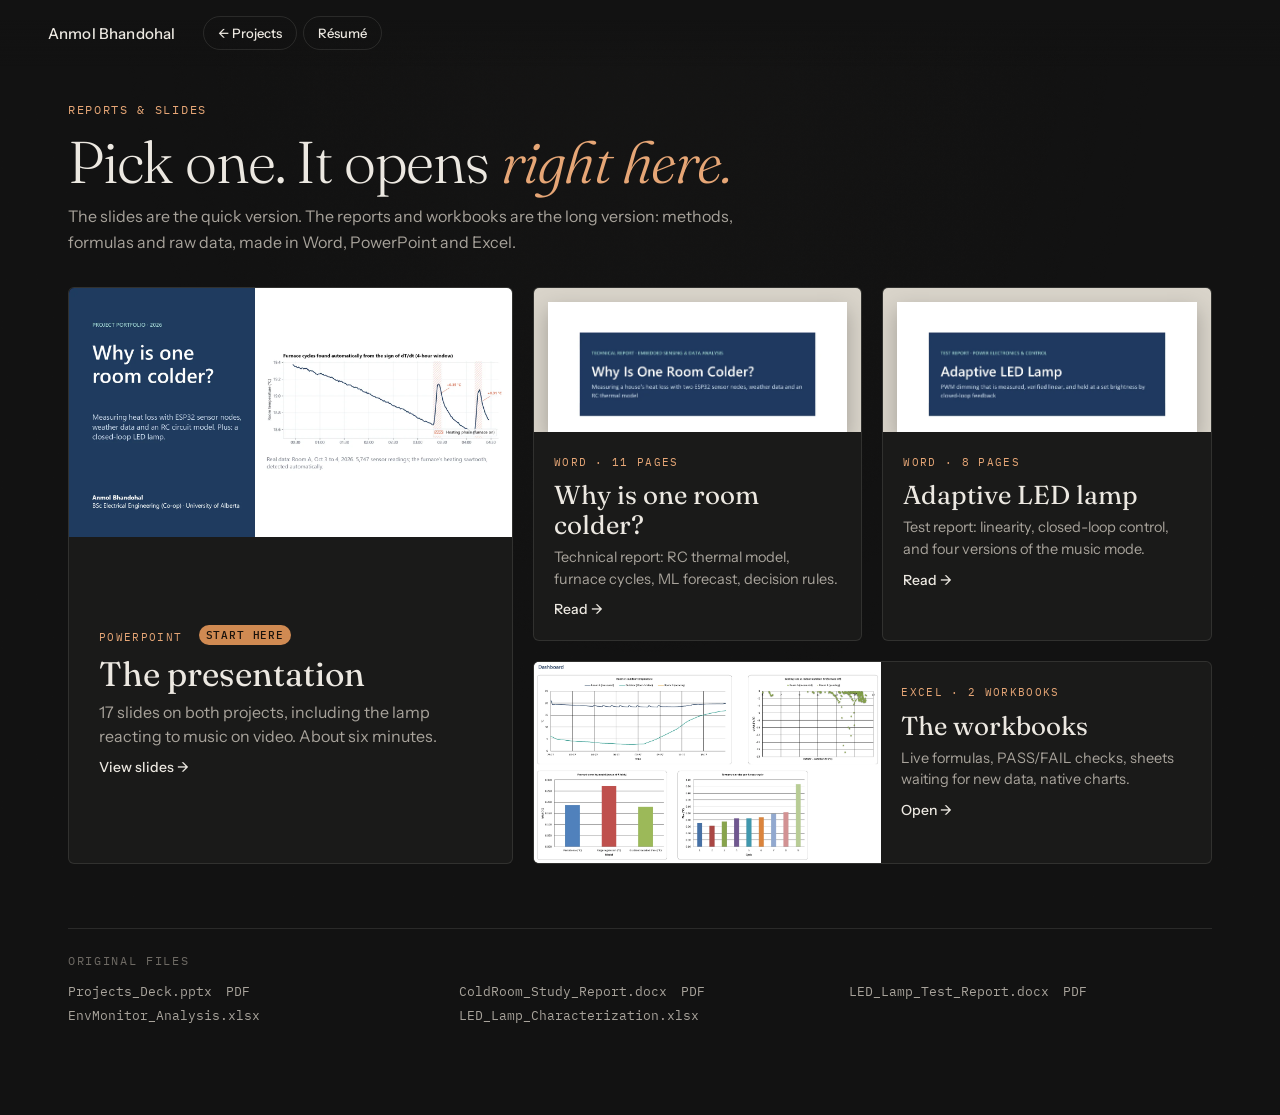
==== docs/index.html @ 53e4c7bb "Themes: shortlist charcoal (default), linen, warm" ====
<!doctype html>
<html lang="en">
<head>
<meta charset="utf-8">
<meta name="viewport" content="width=device-width, initial-scale=1, viewport-fit=cover">
<title>Reports &amp; slides · Anmol Bhandohal</title>
<meta name="description" content="Slides, technical reports and Excel workbooks for Anmol Bhandohal's projects. Everything opens in the browser.">
<meta property="og:title" content="Reports &amp; slides · Anmol Bhandohal">
<meta property="og:description" content="The slide deck, two technical reports and the Excel workbooks behind the projects. Opens in the browser.">
<meta property="og:image" content="https://anmol-portfolio-omega.vercel.app/docs/slides/s01.webp">
<meta name="theme-color" content="#11100e">
<link rel="icon" href="data:image/svg+xml,<svg xmlns='http://www.w3.org/2000/svg' viewBox='0 0 32 32'><rect width='32' height='32' fill='%2311100e'/><circle cx='16' cy='16' r='7' fill='%23c4834f'/></svg>">
<link rel="preconnect" href="https://fonts.googleapis.com"><link rel="preconnect" href="https://fonts.gstatic.com" crossorigin>
<link href="https://fonts.googleapis.com/css2?family=Fraunces:ital,opsz,wght@0,9..144,300;0,9..144,400;0,9..144,500;1,9..144,300&family=Instrument+Sans:wght@400;500;600&family=IBM+Plex+Mono:wght@400;500&display=swap" rel="stylesheet">
<link rel="stylesheet" href="../css/museum.css">
<script>(function(){var q=new URLSearchParams(location.search).get('theme'),t=q;try{t=q||localStorage.getItem('ab_theme')}catch(e){}if(['charcoal','linen','warm'].indexOf(t)<0)t='charcoal';document.documentElement.dataset.theme=t})()</script>
<link rel="stylesheet" href="reader.css">
</head>
<body>
<header class="bar">
  <a class="bar-name" href="../">Anmol Bhandohal</a>
  <div class="bar-actions"><a class="bar-link" href="../">← Projects</a><a class="bar-link" href="../resume.pdf" target="_blank" rel="noopener">Résumé</a></div>
</header>

<main class="rr">
  <div class="rr-head">
    <p class="kicker mono">Reports &amp; slides</p>
    <h1 class="rr-title">Pick one. It opens <em>right here.</em></h1>
    <p class="rr-sub">The slides are the quick version. The reports and workbooks are the long version: methods, formulas and raw data, made in Word, PowerPoint and Excel.</p>
  </div>

  <div class="shelf">
    <a class="book book-lead" href="#slides">
      <div class="cover"><img src="slides/s01.webp" alt="Title slide of the project deck" width="1600" height="900"></div>
      <div class="spine"><span class="fmt mono">PowerPoint <span class="start">Start here</span></span><h2>The presentation</h2><p>17 slides on both projects, including the lamp reacting to music on video. About six minutes.</p><span class="go">View slides →</span></div>
    </a>
    <a class="book" href="#report-cold">
      <div class="cover page"><img src="report-cold/p01.webp" alt="Cover of the cold-room technical report" width="1275" height="1650" loading="lazy"></div>
      <div class="spine"><span class="fmt mono">Word · 11 pages</span><h2>Why is one room colder?</h2><p>Technical report: RC thermal model, furnace cycles, ML forecast, decision rules.</p><span class="go">Read →</span></div>
    </a>
    <a class="book" href="#report-lamp">
      <div class="cover page"><img src="report-lamp/p01.webp" alt="Cover of the LED lamp test report" width="1275" height="1650" loading="lazy"></div>
      <div class="spine"><span class="fmt mono">Word · 8 pages</span><h2>Adaptive LED lamp</h2><p>Test report: linearity, closed-loop control, and four versions of the music mode.</p><span class="go">Read →</span></div>
    </a>
    <a class="book" href="#workbook">
      <div class="cover sheet"><img src="sheets/Dashboard.webp" alt="Excel dashboard with four charts" width="2358" height="1366" loading="lazy"></div>
      <div class="spine"><span class="fmt mono">Excel · 2 workbooks</span><h2>The workbooks</h2><p>Live formulas, PASS/FAIL checks, sheets waiting for new data, native charts.</p><span class="go">Open →</span></div>
    </a>
  </div>

  <section class="files">
    <h3 class="mono">Original files</h3>
    <ul>
      <li><a href="files/Projects_Deck.pptx" download>Projects_Deck.pptx</a><a href="files/Projects_Deck.pdf" target="_blank">PDF</a></li>
      <li><a href="files/ColdRoom_Study_Report.docx" download>ColdRoom_Study_Report.docx</a><a href="files/ColdRoom_Study_Report.pdf" target="_blank">PDF</a></li>
      <li><a href="files/LED_Lamp_Test_Report.docx" download>LED_Lamp_Test_Report.docx</a><a href="files/LED_Lamp_Test_Report.pdf" target="_blank">PDF</a></li>
      <li><a href="files/EnvMonitor_Analysis.xlsx" download>EnvMonitor_Analysis.xlsx</a></li>
      <li><a href="files/LED_Lamp_Characterization.xlsx" download>LED_Lamp_Characterization.xlsx</a></li>
    </ul>
  </section>
</main>

<div class="viewer" id="viewer" hidden>
  <div class="v-top">
    <button class="v-back" id="v-close">← All documents</button>
    <div class="v-title" id="v-title"></div>
    <div class="v-tools" id="v-tools"></div>
  </div>
  <div class="v-body" id="v-body"></div>
</div>

<script src="reader.js"></script>
</body>
</html>
---- css/museum.css ----
/* museum.css: a dark gallery. One accent (copper: the trace metal, and warm gallery light). */
:root{
  --wall:#11100e; --wall-2:#181613; --ink:#efe9de; --ink-2:#a9a196; --ink-3:#6f685f;
  --label:#ece6da; --label-ink:#1c1a17; --label-2:#5d564c;
  --copper:#c4834f; --copper-2:#e0a374; --line:rgba(239,233,222,.12);
  --serif:'Fraunces',Georgia,serif; --sans:'Instrument Sans',system-ui,sans-serif; --mono:'IBM Plex Mono',ui-monospace,monospace;
  --ease:cubic-bezier(.2,.7,.2,1); --max:1320px;
  --frame:#1f1c18; --frame-hi:#2a2520; --deep:#0b0a09; --matte:#f4f1ea; --glow:255,224,182; --on-acc:#1a120b;
  --plaque:#d9d2c4; --plaque-ink:#3b362f; --chip:rgba(17,16,14,.75); --scrim:rgba(8,7,6,.94); --grain:.5;
}
*{box-sizing:border-box;margin:0;padding:0}
html{scroll-behavior:smooth;-webkit-text-size-adjust:100%}
body{background:var(--wall);color:var(--ink);font:400 16px/1.6 var(--sans);-webkit-font-smoothing:antialiased;overflow-x:hidden}
img,video{display:block;max-width:100%;height:auto}
a{color:inherit}
.mono{font-family:var(--mono)}
::selection{background:var(--copper);color:var(--wall)}
:focus-visible{outline:2px solid var(--copper-2);outline-offset:3px;border-radius:2px}

/* wall texture: faint plaster grain + vignette */
body::before{content:"";position:fixed;inset:0;pointer-events:none;z-index:0;opacity:var(--grain);
  background:radial-gradient(ellipse at 50% -10%,rgba(var(--glow),.05),transparent 60%),
  url("data:image/svg+xml,%3Csvg xmlns='http://www.w3.org/2000/svg' width='160' height='160'%3E%3Cfilter id='n'%3E%3CfeTurbulence baseFrequency='.8' numOctaves='2' stitchTiles='stitch'/%3E%3CfeColorMatrix values='0 0 0 0 1 0 0 0 0 1 0 0 0 0 1 0 0 0 .035 0'/%3E%3C/filter%3E%3Crect width='100%25' height='100%25' filter='url(%23n)'/%3E%3C/svg%3E")}
main,header{position:relative;z-index:1}

/* top bar */
.bar{position:fixed;top:0;left:0;right:0;z-index:20;display:flex;align-items:center;gap:28px;padding:16px clamp(18px,4vw,48px);
  background:linear-gradient(var(--wall) 30%,transparent);transition:background .3s}
.bar-name{font:500 15px var(--sans);text-decoration:none;letter-spacing:.01em}
.bar-nav{display:flex;gap:4px;margin-left:auto}
.bar-nav a{font:400 12px var(--mono);color:var(--ink-3);text-decoration:none;padding:6px 9px;border-radius:99px;transition:color .2s,background .2s}
.bar-nav a:hover{color:var(--ink)}
.bar-nav a.on{color:var(--wall);background:var(--copper)}
.bar-actions{display:flex;gap:6px}
.bar-link{font:500 13px var(--sans);text-decoration:none;padding:8px 14px;border:1px solid var(--line);border-radius:99px;transition:border-color .2s,color .2s}
.bar-link:hover{border-color:var(--copper);color:var(--copper-2)}

/* buttons */
.btn{display:inline-flex;align-items:center;gap:8px;min-height:46px;padding:0 22px;border:1px solid rgba(239,233,222,.28);border-radius:99px;
  font:500 15px var(--sans);text-decoration:none;color:var(--ink);transition:transform .25s var(--ease),border-color .2s,background .2s}
.btn:hover{border-color:var(--copper-2);transform:translateY(-1px)}
.btn-solid{background:var(--copper);border-color:var(--copper);color:var(--on-acc)}
.btn-solid:hover{background:var(--copper-2);border-color:var(--copper-2)}
.kicker{font-size:12px;letter-spacing:.14em;text-transform:uppercase;color:var(--copper-2)}

/* entrance: title wall + a hung row of works */
.entrance{max-width:1440px;margin:0 auto;padding:clamp(96px,12vh,130px) clamp(20px,4vw,48px) 40px;display:flex;flex-direction:column}
.entrance-head{display:grid;grid-template-columns:1.5fr 1fr;gap:clamp(24px,5vw,80px);align-items:end}
.entrance-title{font:300 clamp(44px,6.4vw,100px)/.96 var(--serif);letter-spacing:-.025em;margin-top:18px;font-variation-settings:"opsz" 144;text-wrap:balance}
.entrance-title em{font-style:italic;color:var(--copper-2);font-weight:300}
.entrance-by{color:var(--ink-2);font-size:16.5px;line-height:1.55;max-width:40ch}
.entrance-by b{color:var(--ink);font-weight:500}
.entrance-cta{display:flex;flex-wrap:wrap;gap:12px;margin-top:22px}
/* the hang: frames share one centre line, like a real gallery wall */
.hang{--H:min(13vw,230px);display:flex;align-items:center;justify-content:center;gap:0;margin-top:clamp(70px,10vh,110px);padding:60px 0 44px;position:relative}
.hang::after{content:"";position:absolute;left:0;right:0;bottom:6px;height:1px;background:linear-gradient(90deg,transparent,var(--line) 15%,var(--line) 85%,transparent)}
.hung{position:relative;display:block;text-decoration:none;flex:0 0 auto;margin-right:clamp(22px,2.8vw,48px)}
.hung:last-child{margin-right:0}
.hung .frame.phone{border-radius:18px;overflow:hidden;box-shadow:0 0 0 5px var(--frame),0 0 0 6px rgba(255,255,255,.1),0 26px 40px -16px rgba(0,0,0,.9)}
.hung .frame{display:block;height:calc(var(--H) * var(--h));aspect-ratio:var(--ar);background:var(--deep);padding:0;
  box-shadow:0 0 0 5px var(--frame),0 0 0 6px rgba(255,255,255,.07),0 26px 40px -16px rgba(0,0,0,.9);
  filter:brightness(.2) saturate(.4);transition:filter 1.2s var(--ease) calc(var(--k) * 140ms),transform .45s var(--ease),box-shadow .45s}
.hung .frame.mat{background:var(--matte);padding:calc(var(--H) * .06);aspect-ratio:auto;width:calc(var(--H) * var(--ar) * .72)}
.hung .frame img{width:100%;height:100%;object-fit:cover}
.hung .frame.mat img{object-fit:contain}
.hung::before{content:"";position:absolute;left:50%;top:-70px;width:240%;height:calc(100% + 120px);transform:translateX(-50%);pointer-events:none;z-index:-1;
  background:radial-gradient(ellipse 34% 55% at 50% 0%,rgba(var(--glow),.16),transparent 70%),radial-gradient(ellipse 40% 34% at 50% 46%,rgba(var(--glow),.07),transparent 70%);
  opacity:0;transition:opacity 1.2s var(--ease) calc(var(--k) * 140ms)}
.hang.lights .hung .frame{filter:none}
.hang.lights .hung::before{opacity:1}
.hung:hover .frame{transform:translateY(-6px);box-shadow:0 0 0 5px var(--frame-hi),0 0 0 6px var(--copper-2),0 40px 50px -18px rgba(0,0,0,.95)}
.plaque{position:absolute;right:0;top:calc(100% + 14px);font-size:10.5px;letter-spacing:.05em;color:var(--plaque-ink);background:var(--plaque);padding:3px 7px;white-space:nowrap;box-shadow:0 4px 10px -4px rgba(0,0,0,.8);
  opacity:.25;transition:opacity 1s var(--ease) calc(var(--k) * 140ms + 300ms),background .3s,color .3s}
.hang.lights .plaque{opacity:1}
.hung:hover .plaque{background:var(--copper-2);color:var(--on-acc)}
.hang-hint{font-size:12px;color:var(--ink-3);text-align:center;margin-top:8px}
.hang-hint a{color:var(--ink-2);text-decoration:none;border-bottom:1px solid var(--line)}
.swipe{display:none;color:var(--copper-2)}
.hang-hint a:hover{color:var(--copper-2)}

/* the framed work + spotlight */
.lit{position:relative}
.lit::before{content:"";position:absolute;inset:-22% -30% -10%;z-index:-1;pointer-events:none;
  background:radial-gradient(ellipse 50% 46% at 50% 42%,rgba(var(--glow),calc(.10 * var(--on,0))),transparent 70%);transition:--on 1s}
.work{position:relative;background:var(--deep);box-shadow:0 30px 60px -20px rgba(0,0,0,.8),0 0 0 1px rgba(255,255,255,.04);
  filter:brightness(calc(.42 + .58 * var(--on,0))) saturate(calc(.6 + .4 * var(--on,0)));transition:filter 1.1s var(--ease)}
.work.mat{background:var(--matte);padding:clamp(14px,2.4vw,30px);box-shadow:0 0 0 8px var(--frame),0 0 0 9px rgba(255,255,255,.07),0 30px 60px -20px rgba(0,0,0,.85)}
.work:not(.mat){box-shadow:0 0 0 8px var(--frame),0 0 0 9px rgba(255,255,255,.07),0 30px 60px -20px rgba(0,0,0,.85)}
.work img,.work video{width:100%}
.work.zoom{cursor:zoom-in}
.in-view{--on:1}
@property --on{syntax:'<number>';inherits:true;initial-value:0}

/* rooms */
.room{max-width:var(--max);margin:0 auto;padding:clamp(56px,8vw,110px) clamp(20px,4vw,48px) 0;scroll-margin-top:40px}
.salon-wrap,.piece,.video-wall{scroll-margin-top:90px}
.room-head{display:flex;align-items:baseline;gap:22px;border-bottom:1px solid var(--line);padding-bottom:18px;margin-bottom:clamp(36px,5vw,64px)}
.room-num{font:300 clamp(56px,8vw,96px)/1 var(--serif);color:var(--copper);font-style:italic}
.room-name{font:400 clamp(28px,3.6vw,44px)/1.05 var(--serif)}
.room-note{margin-left:auto;font:400 13px var(--mono);color:var(--ink-3);text-align:right}

/* wall label (museum placard) */
.label{background:var(--label);color:var(--label-ink);padding:22px 24px 20px;max-width:380px;box-shadow:0 14px 30px -18px rgba(0,0,0,.9)}
.label-no{font:500 11px var(--mono);letter-spacing:.12em;color:var(--label-2)}
.label-title{font:500 26px/1.12 var(--serif);margin:8px 0 6px;letter-spacing:-.005em}
.label-meta{font:italic 400 14px/1.45 var(--serif);color:var(--label-2);margin-bottom:12px}
.label-text{font-size:14.5px;line-height:1.55;color:var(--label-ink)}
.label-links{display:flex;flex-wrap:wrap;gap:8px;margin-top:16px}
.label-links a{font:500 13px var(--sans);text-decoration:none;padding:7px 13px;border:1px solid var(--label-ink);border-radius:99px;transition:background .2s,color .2s}
.label-links a:hover{background:var(--label-ink);color:var(--label)}
.label-links a:first-child{background:var(--label-ink);color:var(--label)}
.label-links a:first-child:hover{background:var(--copper);border-color:var(--copper);color:var(--on-acc)}

/* piece layout: work + label */
.piece{display:grid;grid-template-columns:minmax(0,1.6fr) minmax(260px,.75fr);gap:clamp(28px,4vw,64px);align-items:center;margin-bottom:clamp(48px,6vw,88px)}
.piece.flip{grid-template-columns:minmax(260px,.75fr) minmax(0,1.6fr)}
.piece.flip .label{order:-1;justify-self:end}
.piece.square .work{max-width:620px}
.piece.flip.square .work{justify-self:start}
.cap{font:400 13px/1.5 var(--mono);color:var(--ink-2);margin-top:12px}

/* salon wall */
.salon{display:grid;grid-template-columns:repeat(3,1fr);grid-auto-rows:clamp(120px,14vw,200px);gap:clamp(16px,2vw,26px);
  grid-template-areas:"a b c" "a b c" "d e f" "d e g"}
.salon figure{margin:0;display:flex;flex-direction:column;min-height:0}
.salon .work{flex:1;min-height:0}
.salon .work img{height:100%;object-fit:cover}
.salon .cap{font-size:12px;line-height:1.4;margin-top:8px;display:-webkit-box;-webkit-line-clamp:2;-webkit-box-orient:vertical;overflow:hidden;min-height:2.8em}
.a-a{grid-area:a}.a-b{grid-area:b}.a-c{grid-area:c}.a-d{grid-area:d}.a-e{grid-area:e}.a-f{grid-area:f}.a-g{grid-area:g}
.salon-wrap{display:grid;grid-template-columns:minmax(0,1fr) 320px;gap:clamp(28px,4vw,56px);align-items:start;margin-bottom:clamp(64px,9vw,120px)}
.salon-wrap .label{position:sticky;top:110px}

/* video exhibit */
.video-wall{display:grid;grid-template-columns:minmax(0,.6fr) minmax(0,.8fr) minmax(280px,.8fr);grid-template-areas:"v b l" "c c .";gap:clamp(28px,3.4vw,52px) clamp(22px,2.8vw,44px);align-items:center;margin-bottom:clamp(48px,6vw,88px)}
.vw-v{grid-area:v;align-self:end}.vw-b{grid-area:b;align-self:end}.vw-c{grid-area:c}.video-wall>.label{grid-area:l;align-self:end}
.vw-c .work{max-width:860px}
/* two works hung side by side */
.duo{display:grid;grid-template-columns:1fr 1fr;gap:clamp(30px,5vw,80px);align-items:stretch;margin-bottom:clamp(48px,6vw,88px)}
.duo-item{display:flex;flex-direction:column;gap:26px;scroll-margin-top:90px}
.duo-item .label{max-width:none;flex:1}

.vframe{position:relative}
.vframe .sound{position:absolute;right:12px;bottom:12px;z-index:2;font:500 12px var(--sans);background:var(--chip);color:var(--ink);border:1px solid var(--line);border-radius:99px;padding:8px 12px;cursor:pointer;backdrop-filter:blur(6px)}
.vframe .sound:hover{border-color:var(--copper)}
.stack{display:grid;gap:clamp(18px,2.6vw,40px)}

/* pair (phone screens) */
.pair{display:flex;gap:clamp(28px,3.4vw,48px);justify-content:center;padding:14px}
.pair figure{width:min(38%,250px);flex:0 0 auto}
.pair .work{border-radius:30px;overflow:hidden;box-shadow:0 0 0 7px var(--frame),0 0 0 8px rgba(255,255,255,.08),0 30px 60px -20px rgba(0,0,0,.85)}
.pair figure:nth-child(2){margin-top:48px}

/* reveal */
.reveal{opacity:0;transform:translateY(24px);transition:opacity 1s var(--ease),transform 1s var(--ease)}
.reveal.in-view{opacity:1;transform:none}

/* exit */
.exit{max-width:900px;margin:0 auto;padding:clamp(120px,16vw,200px) clamp(20px,4vw,48px) 80px;text-align:left}
.exit-title{font:300 clamp(30px,4vw,50px)/1.12 var(--serif);margin:18px 0 32px;max-width:24ch}
.ticket{display:grid;grid-template-columns:auto 1fr;margin-top:80px;background:var(--label);color:var(--label-ink);
  -webkit-mask:radial-gradient(circle at 0 50%,transparent 14px,#000 15px) left/51% 100% no-repeat,radial-gradient(circle at 100% 50%,transparent 14px,#000 15px) right/51% 100% no-repeat;
          mask:radial-gradient(circle at 0 50%,transparent 14px,#000 15px) left/51% 100% no-repeat,radial-gradient(circle at 100% 50%,transparent 14px,#000 15px) right/51% 100% no-repeat}
.ticket-main{display:grid;grid-template-columns:auto auto;gap:4px 22px;align-content:center;padding:28px 34px;border-right:2px dashed rgba(28,26,23,.35)}
.ticket-k{font-size:11px;letter-spacing:.14em;text-transform:uppercase;color:var(--label-2);align-self:center}
.ticket-v{font:400 28px/1.1 var(--serif)}
.ticket-stub{padding:26px 34px}
.ticket-seek{font:500 18px/1.35 var(--serif);margin-bottom:10px}
.ticket-contacts{display:flex;flex-wrap:wrap;gap:6px 18px;font-size:14px}
.ticket-contacts a{text-decoration:none;border-bottom:1px solid rgba(28,26,23,.35)}
.ticket-contacts a:hover{border-color:var(--label-ink)}
.fine{font-size:12px;color:var(--ink-3);margin-top:40px}
.fine a{color:var(--ink-2)}

/* lightbox */
.lightbox{position:fixed;inset:0;z-index:50;background:var(--scrim);display:grid;grid-template-columns:64px 1fr 64px;align-items:center;padding:24px}
.lightbox[hidden]{display:none}
.lightbox figure{justify-self:center;max-width:min(1200px,100%)}
.lightbox img{max-height:82vh;width:auto;margin:0 auto;box-shadow:0 30px 80px rgba(0,0,0,.7)}
.lightbox figcaption{font:400 13px var(--mono);color:var(--ink-2);text-align:center;margin-top:16px}
.lightbox button{background:none;border:0;color:var(--ink);font:300 44px var(--serif);cursor:pointer;width:56px;height:56px;border-radius:99px}
.lightbox button:hover{color:var(--copper-2)}
.lb-close{position:absolute;top:14px;right:18px}

@media (max-width:980px){
  .bar-nav{display:none}.bar-actions{margin-left:auto}
  .entrance-head{grid-template-columns:1fr}
  .hang{--H:min(46vw,260px);justify-content:flex-start;overflow-x:auto;scroll-snap-type:x mandatory;padding:60px 24px 44px 28px;margin:28px calc(-1 * clamp(20px,4vw,48px)) 0;scrollbar-width:none;
    -webkit-mask:linear-gradient(90deg,#000 80%,transparent);mask:linear-gradient(90deg,#000 80%,transparent)}
  .hung:last-child{margin-right:40vw}
  .swipe{display:inline}
  .video-wall{grid-template-areas:"l" "v" "b" "c"}
  .duo{grid-template-columns:1fr}.duo-item:nth-child(2){margin-top:0}
  .salon .cap{white-space:normal}
  .hang::-webkit-scrollbar{display:none}.hung{scroll-snap-align:center}
  .salon{grid-template-columns:1fr 1fr;grid-template-areas:"a b" "a b" "c d" "c d" "e e" "f g";grid-auto-rows:clamp(110px,30vw,190px)}
  .piece,.piece.flip,.salon-wrap,.video-wall{grid-template-columns:1fr}
  .vw-v{max-width:320px}
  .piece.flip .label{order:0;justify-self:start}
  .salon-wrap .label{position:static;order:-1}
  .room-note{display:none}
  .floorplan{flex-wrap:wrap}.floorplan li{flex:1 1 45%;padding-bottom:12px}
}
@media (max-width:560px){
  .bar{gap:12px}.bar-link{padding:7px 11px;font-size:12px}
  .ticket{grid-template-columns:1fr;-webkit-mask:none;mask:none}.ticket-main{border-right:0;border-bottom:2px dashed rgba(28,26,23,.35)}
  .lightbox{grid-template-columns:40px 1fr 40px;padding:10px}
}
@media (prefers-reduced-motion:reduce){
  html{scroll-behavior:auto}
  .reveal{opacity:1;transform:none;transition:none}
  .work{filter:none;transition:none}.lit::before{--on:1}
  .hung .frame{filter:none;transition:none}.hung::before{opacity:1;transition:none}
}


/* ═══ themes ═══ (warm = the original; html[data-theme] set in <head>) */
html[data-theme=graphite]{
  --wall:#0d0f12; --wall-2:#14171c; --ink:#e9edf2; --ink-2:#a3abb6; --ink-3:#69717c;
  --copper:#5cc8e6; --copper-2:#8fdcf2; --line:rgba(233,237,242,.11); --on-acc:#04141a;
  --frame:#1a1e24; --frame-hi:#232a33; --deep:#07090c; --matte:#f5f7fa; --glow:170,220,255;
  --label:transparent; --label-ink:#e9edf2; --label-2:#8b95a2;
  --plaque:#1a1e24; --plaque-ink:#c9d1db; --chip:rgba(10,12,15,.78); --scrim:rgba(5,6,8,.95); --grain:.25;
  --serif:'Instrument Sans',system-ui,sans-serif;
}
html[data-theme=paper]{
  --wall:#f4f2ed; --wall-2:#ebe8e1; --ink:#15140f; --ink-2:#55524a; --ink-3:#8a867c;
  --copper:#d8461b; --copper-2:#c23d14; --line:rgba(21,20,15,.13); --on-acc:#fff;
  --frame:#ffffff; --frame-hi:#ffffff; --deep:#e9e6df; --matte:#ffffff; --glow:255,255,255;
  --label:transparent; --label-ink:#15140f; --label-2:#6f6b62;
  --plaque:#15140f; --plaque-ink:#f4f2ed; --chip:rgba(255,255,255,.85); --scrim:rgba(244,242,237,.97); --grain:0;
}
/* non-warm themes: plain text labels, no placards or spotlights */
html:not([data-theme=warm]) .label{padding:0;box-shadow:none;max-width:400px}
html:not([data-theme=warm]) .label-title{font-weight:600;letter-spacing:-.015em}
html:not([data-theme=warm]) .label-meta{font:400 12.5px/1.5 var(--mono)}
html:not([data-theme=warm]) .lit::before,html:not([data-theme=warm]) .hung::before{display:none}
html:not([data-theme=warm]) .room-num{font-style:normal;font:500 clamp(14px,1.4vw,16px) var(--mono);letter-spacing:.1em;align-self:center}
html:not([data-theme=warm]) .entrance-title{font-weight:500;letter-spacing:-.035em}
html:not([data-theme=warm]) .entrance-title em{font-style:normal;font-weight:400}
html:not([data-theme=warm]) .ticket{-webkit-mask:none;mask:none;background:var(--wall-2);color:var(--ink);border:1px solid var(--line)}
html:not([data-theme=warm]) .ticket-main{border-right:1px solid var(--line)}
html:not([data-theme=warm]) .ticket-k{color:var(--ink-3)}
html:not([data-theme=warm]) .ticket-contacts a{border-color:var(--line)}
html:not([data-theme=warm]) .plaque{box-shadow:none}
html:not([data-theme=warm]) .work{border-radius:6px}
html:not([data-theme=warm]) .work:not(.mat),html:not([data-theme=warm]) .work.mat{box-shadow:0 0 0 1px var(--line),0 24px 50px -24px rgba(0,0,0,.6)}
html:not([data-theme=warm]) .work.mat{padding:clamp(10px,1.6vw,20px)}
html:not([data-theme=warm]) .hung .frame{border-radius:6px;box-shadow:0 0 0 1px var(--line),0 24px 40px -18px rgba(0,0,0,.6)}
html[data-theme=paper] .work,html[data-theme=paper] .hung .frame{box-shadow:0 0 0 1px var(--line),0 18px 40px -22px rgba(40,30,10,.35)}
html[data-theme=paper] .hung .frame{filter:none}
html[data-theme=paper] .work{filter:none}
html[data-theme=paper] body::before{display:none}
html[data-theme=paper] .bar-nav a.on{color:#fff}
html[data-theme=paper] .b3d-views,html[data-theme=paper] .b3d-spin,html[data-theme=paper] .b3d-hint,html[data-theme=linen] .b3d-views,html[data-theme=linen] .b3d-spin,html[data-theme=linen] .b3d-hint{background:rgba(255,255,255,.9);color:var(--ink-2);border-color:var(--line)}

/* board viewer */
.bview{margin:0;display:flex;flex-direction:column}
.bv-tabs{display:flex;gap:4px;margin-bottom:12px;flex-wrap:wrap}
.bv-tabs [role=tab]{font:500 12px var(--mono);letter-spacing:.04em;color:var(--ink-2);background:transparent;border:1px solid var(--line);border-radius:99px;padding:7px 14px;cursor:pointer;transition:color .2s,border-color .2s,background .2s}
.bv-tabs [role=tab]:hover{color:var(--ink);border-color:var(--copper)}
.bv-tabs [role=tab][aria-selected=true]{background:var(--copper);border-color:var(--copper);color:var(--on-acc)}
.bv-stage{position:relative;aspect-ratio:1/1;overflow:hidden;background:var(--deep)}
.bv-pane{position:absolute;inset:0;display:flex;align-items:center;justify-content:center;animation:bvIn .35s var(--ease)}
.bv-pane[hidden]{display:none}
.bv-pane img{width:100%;height:100%;object-fit:contain}
.bv-pane.zoom{cursor:zoom-in}
@keyframes bvIn{from{opacity:0}to{opacity:1}}
.bv-cap{min-height:3em}
.b3d{position:relative;width:100%;height:100%;background:radial-gradient(120% 90% at 50% 20%,rgba(var(--glow),.10),transparent 70%);overflow:hidden}
.b3d-stage{position:absolute;inset:0}
.b3d-stage canvas{position:absolute;inset:0;width:100%!important;height:100%!important;display:block;cursor:grab;touch-action:none;outline:none}
.b3d-stage canvas:active{cursor:grabbing}
.b3d-poster{position:absolute;inset:0;width:100%;height:100%;object-fit:contain;transition:opacity .5s}
.b3d.b3d-ready .b3d-poster{opacity:0;pointer-events:none}
.b3d-ui{position:absolute;left:10px;right:10px;bottom:10px;display:flex;justify-content:space-between;gap:8px;pointer-events:none;opacity:0;transition:opacity .3s}
.b3d.b3d-ready .b3d-ui{opacity:1}
.b3d-ui>*{pointer-events:auto}
.b3d-views{display:inline-flex;border:1px solid var(--line);border-radius:99px;overflow:hidden;background:var(--chip);backdrop-filter:blur(6px)}
.b3d-views button,.b3d-spin{background:0;border:0;color:var(--ink-2);font:400 11px var(--mono);padding:8px 11px;cursor:pointer;min-height:34px}
.b3d-views button:hover,.b3d-spin:hover{color:var(--ink)}
.b3d-views button[aria-pressed=true]{background:var(--copper);color:var(--on-acc)}
.b3d-spin{border:1px solid var(--line);border-radius:99px;background:var(--chip);font-size:15px;width:36px;padding:0}
.b3d-spin[aria-pressed=true]{color:var(--copper-2)}
.b3d-hint{position:absolute;left:12px;top:10px;font:400 10.5px var(--mono);color:var(--ink-2);background:var(--chip);padding:4px 8px;border-radius:99px;opacity:0;transition:opacity .4s;pointer-events:none}
.b3d.b3d-ready:not(.touched) .b3d-hint{opacity:1}
.b3d-status{position:absolute;left:50%;bottom:14px;transform:translateX(-50%);font:400 11px var(--mono);color:var(--ink-2);background:var(--chip);padding:4px 10px;border-radius:99px}
.b3d-status:empty{display:none}

/* theme switcher (shown with ?pick or ?theme) */
.theme-pick{position:fixed;left:50%;bottom:18px;transform:translateX(-50%);z-index:60;display:flex;align-items:center;gap:4px;padding:5px;border-radius:99px;background:var(--chip);border:1px solid var(--line);backdrop-filter:blur(10px);box-shadow:0 10px 30px rgba(0,0,0,.35)}
.theme-pick span{font:500 11px var(--mono);letter-spacing:.1em;text-transform:uppercase;color:var(--ink-3);padding:0 10px}
.theme-pick button{font:500 13px var(--sans);color:var(--ink-2);background:transparent;border:0;border-radius:99px;padding:8px 14px;cursor:pointer}
.theme-pick button[aria-pressed=true]{background:var(--copper);color:var(--on-acc)}
html:not([data-theme=warm]) .label-links a:first-child,html:not([data-theme=warm]) .label-links a:hover{color:var(--wall)}
html:not([data-theme=warm]) .label-links a:first-child:hover{color:var(--on-acc)}

/* ── added themes ── */
/* linen: paper, dimmed and warmer */
html[data-theme=linen]{
  --wall:#e6e0d4; --wall-2:#ddd6c8; --ink:#1d1b17; --ink-2:#4f4a41; --ink-3:#7d776c;
  --copper:#a9532c; --copper-2:#93451f; --line:rgba(29,27,23,.14); --on-acc:#fff;
  --frame:#f3efe7; --frame-hi:#f3efe7; --deep:#d8d1c3; --matte:#f7f4ee; --glow:255,255,255;
  --label:transparent; --label-ink:#1d1b17; --label-2:#6c665b;
  --plaque:#1d1b17; --plaque-ink:#e6e0d4; --chip:rgba(243,239,231,.88); --scrim:rgba(230,224,212,.97); --grain:.35;
}
html[data-theme=linen] .work,html[data-theme=linen] .hung .frame{filter:none;box-shadow:0 0 0 1px var(--line),0 18px 40px -22px rgba(60,40,15,.4)}
html[data-theme=linen] .bar-nav a.on{color:#fff}
/* charcoal: graphite's darkness, warm's copper and serif */
html[data-theme=charcoal]{
  --wall:#121212; --wall-2:#1a1a19; --ink:#ece8e1; --ink-2:#a8a39b; --ink-3:#6e6a64;
  --copper:#d08a52; --copper-2:#e6a676; --line:rgba(236,232,225,.11); --on-acc:#1a120b;
  --frame:#1e1e1d; --frame-hi:#272726; --deep:#0a0a0a; --matte:#f4f2ee; --glow:255,230,200;
  --label:transparent; --label-ink:#ece8e1; --label-2:#97928a;
  --plaque:#ece8e1; --plaque-ink:#121212; --chip:rgba(18,18,18,.8); --scrim:rgba(8,8,8,.95); --grain:.3;
}
html[data-theme=charcoal] .entrance-title{font-weight:300;letter-spacing:-.025em}
html[data-theme=charcoal] .entrance-title em{font-style:italic;font-weight:300}
html[data-theme=charcoal] .label-title{font-weight:400}
/* scope: oscilloscope black, phosphor green, a faint graticule */
html[data-theme=scope]{
  --wall:#0b0e0c; --wall-2:#111613; --ink:#e4ece6; --ink-2:#9fb0a5; --ink-3:#62746a;
  --copper:#6ee39a; --copper-2:#9df0bb; --line:rgba(140,230,170,.13); --on-acc:#04140a;
  --frame:#151b17; --frame-hi:#1c2520; --deep:#060807; --matte:#f4f7f5; --glow:120,255,170;
  --label:transparent; --label-ink:#e4ece6; --label-2:#87998e;
  --plaque:#151b17; --plaque-ink:#9df0bb; --chip:rgba(8,11,9,.82); --scrim:rgba(4,6,5,.96); --grain:.2;
  --serif:'Instrument Sans',system-ui,sans-serif;
}
html[data-theme=scope] body{background-image:linear-gradient(rgba(140,230,170,.035) 1px,transparent 1px),linear-gradient(90deg,rgba(140,230,170,.035) 1px,transparent 1px);background-size:48px 48px}
html[data-theme=scope] .plaque{border:1px solid var(--line)}
/* dusk: dark slate with a little violet, amber accent */
html[data-theme=dusk]{
  --wall:#1a1a20; --wall-2:#222229; --ink:#ecebf0; --ink-2:#a9a7b4; --ink-3:#716f7c;
  --copper:#f0a64a; --copper-2:#f6bd72; --line:rgba(236,235,240,.11); --on-acc:#1e1203;
  --frame:#25252d; --frame-hi:#2e2e38; --deep:#121217; --matte:#f6f5f8; --glow:255,210,160;
  --label:transparent; --label-ink:#ecebf0; --label-2:#9896a3;
  --plaque:#ecebf0; --plaque-ink:#1a1a20; --chip:rgba(22,22,28,.82); --scrim:rgba(14,14,18,.96); --grain:.25;
}
html[data-theme=dusk] .entrance-title em{font-style:italic;font-weight:300}
---- docs/reader.css ----
/* reader.css: the reading room (choice shelf + in-page document viewer) */
.rr{max-width:1240px;margin:0 auto;padding:100px clamp(20px,4vw,48px) 90px}
.rr-title{font:300 clamp(36px,4.6vw,64px)/1 var(--serif);letter-spacing:-.02em;margin:14px 0 12px}
.rr-title em{color:var(--copper-2);font-style:italic}
.rr-sub{color:var(--ink-2);font-size:16px;max-width:66ch}
.shelf{display:grid;grid-template-columns:1.35fr 1fr 1fr;grid-template-rows:auto auto;gap:20px;margin-top:32px}
.book{display:flex;flex-direction:column;text-decoration:none;background:var(--wall-2);border:1px solid var(--line);border-radius:6px;overflow:hidden;
  transition:transform .35s var(--ease),border-color .3s,box-shadow .35s}
.book:hover{transform:translateY(-4px);border-color:var(--copper);box-shadow:0 30px 60px -30px rgba(0,0,0,.9)}
.book-lead{grid-row:span 2}
.cover{background:var(--deep);overflow:hidden;aspect-ratio:16/7}
.cover img{width:100%;height:100%;object-fit:cover;object-position:top;transition:transform .6s var(--ease)}
.book:hover .cover img{transform:scale(1.025)}
.book-lead .cover{aspect-ratio:16/9}
.book-lead .cover img{object-fit:contain}
.book-lead .spine{flex:1;display:flex;flex-direction:column;justify-content:center;padding:28px 30px}
.book-lead .spine p{font-size:16px;max-width:46ch}
.start{display:inline-block;margin-left:8px;font:500 10.5px var(--mono);letter-spacing:.08em;text-transform:uppercase;background:var(--copper);color:var(--on-acc);padding:3px 7px;border-radius:99px;vertical-align:2px}
.cover.page{background:#d9d4ca;padding:14px 14px 0}
.cover.page img{box-shadow:0 8px 20px rgba(0,0,0,.25)}
.cover.sheet{background:#fff}
.cover.sheet img{object-fit:cover;object-position:left top}
.spine{padding:16px 20px 18px}
.fmt{font-size:11px;letter-spacing:.12em;text-transform:uppercase;color:var(--copper-2)}
.spine h2{font:400 26px/1.15 var(--serif);margin:8px 0 6px}
.book-lead .spine h2{font-size:34px}
.spine p{color:var(--ink-2);font-size:14.5px;line-height:1.5}
.go{display:inline-block;margin-top:10px;font:500 14px var(--sans);color:var(--ink)}
.book:hover .go{color:var(--copper-2)}
.shelf .book:nth-child(4){grid-column:2/4}
.shelf .book:nth-child(4){flex-direction:row}
.shelf .book:nth-child(4) .cover{flex:1.2;aspect-ratio:auto;min-height:150px}
.shelf .book:nth-child(4) .spine{flex:1}
.files{margin-top:64px;border-top:1px solid var(--line);padding-top:22px}
.files h3{font-size:12px;letter-spacing:.14em;text-transform:uppercase;color:var(--ink-3);font-weight:400;margin-bottom:12px}
.files ul{list-style:none;display:grid;grid-template-columns:repeat(auto-fill,minmax(330px,1fr));gap:6px 28px}
.files li{display:flex;gap:14px;font:400 13px var(--mono)}
.files a{color:var(--ink-2);text-decoration:none;border-bottom:1px solid transparent}
.files a:hover{color:var(--copper-2);border-color:var(--copper-2)}

/* viewer */
.viewer{position:fixed;inset:0;z-index:40;background:var(--deep);display:flex;flex-direction:column}
.viewer[hidden]{display:none}
.v-top{display:flex;align-items:center;gap:16px;padding:12px clamp(12px,3vw,28px);border-bottom:1px solid var(--line);background:var(--wall)}
.v-back{background:none;border:1px solid var(--line);color:var(--ink);font:500 13px var(--sans);padding:9px 14px;border-radius:99px;cursor:pointer}
.v-back:hover{border-color:var(--copper)}
.v-title{font:400 18px var(--serif);flex:1;min-width:0;white-space:nowrap;overflow:hidden;text-overflow:ellipsis}
.v-tools{display:flex;gap:6px;flex-wrap:wrap;justify-content:flex-end}
.v-tools a{font:500 12.5px var(--sans);text-decoration:none;color:var(--ink-2);padding:8px 12px;border:1px solid var(--line);border-radius:99px;white-space:nowrap}
.v-tools a:hover{color:var(--copper-2);border-color:var(--copper)}
.v-body{flex:1;min-height:0;position:relative}

/* slides */
.sl{position:absolute;inset:0;display:grid;grid-template-rows:minmax(0,1fr) auto;grid-template-columns:minmax(0,1fr)}
.sl-stage{position:relative;display:flex;align-items:center;justify-content:center;padding:18px 70px;min-height:0}
.sl-frame{position:relative;width:100%;max-width:calc((100vh - 230px) * 16 / 9);aspect-ratio:16/9;background:#fff;box-shadow:0 30px 80px rgba(0,0,0,.6)}
.sl-frame img{width:100%;height:100%}
.sl-frame video{position:absolute;background:#000;object-fit:contain;cursor:pointer}
.sl-nav{position:absolute;top:50%;transform:translateY(-50%);width:50px;height:50px;border-radius:99px;border:1px solid var(--line);background:var(--chip);color:var(--ink);font:300 30px var(--serif);cursor:pointer}
.sl-nav:hover{border-color:var(--copper);color:var(--copper-2)}
.sl-prev{left:12px}.sl-next{right:12px}
.sl-foot{display:flex;align-items:center;gap:14px;padding:10px clamp(12px,3vw,28px) 14px;min-width:0}
.sl-count{font:400 12px var(--mono);color:var(--ink-3);min-width:56px}
.sl-strip{display:flex;gap:8px;overflow-x:auto;scrollbar-width:thin;padding-bottom:4px;min-width:0;flex:1}
.sl-strip button{flex:0 0 auto;width:112px;aspect-ratio:16/9;border:2px solid transparent;border-radius:3px;padding:0;background:#222;cursor:pointer;opacity:.55;transition:opacity .2s,border-color .2s}
.sl-strip button img{width:100%;height:100%;object-fit:cover}
.sl-strip button:hover{opacity:.9}
.sl-strip button.on{border-color:var(--copper);opacity:1}

/* report pages */
.rp{position:absolute;inset:0;overflow-y:auto;padding:28px 16px 80px;scroll-behavior:smooth}
.rp img{width:min(900px,100%);margin:0 auto 22px;background:#fff;box-shadow:0 20px 50px rgba(0,0,0,.55)}
.rp-pg{position:fixed;right:22px;bottom:18px;font:400 12px var(--mono);color:var(--ink-2);background:var(--chip);border:1px solid var(--line);padding:6px 10px;border-radius:99px}

/* workbook */
.wb{position:absolute;inset:0;display:grid;grid-template-rows:auto 1fr}
.wb-tabs{display:flex;gap:2px;padding:10px clamp(12px,3vw,28px) 0;overflow-x:auto;border-bottom:1px solid var(--line)}
.wb-tabs button{font:500 13px var(--sans);color:var(--ink-3);background:none;border:1px solid transparent;border-bottom:0;padding:9px 14px;border-radius:6px 6px 0 0;cursor:pointer;white-space:nowrap}
.wb-tabs .grp{align-self:center;font:400 10.5px var(--mono);letter-spacing:.1em;text-transform:uppercase;color:var(--copper-2);padding:0 8px 0 14px}
.wb-tabs .grp:first-child{padding-left:0}
.wb-tabs button.on{color:#1c1a17;background:#fff;border-color:#fff}
.wb-view{overflow:auto;padding:22px clamp(12px,3vw,28px) 60px}
.wb-view p{font:400 13.5px var(--sans);color:var(--ink-2);max-width:80ch;margin:0 auto 14px}
.wb-view img{max-width:min(1400px,100%);margin:0 auto;background:#fff;box-shadow:0 20px 50px rgba(0,0,0,.5)}

@media (max-width:900px){
  .shelf{grid-template-columns:1fr}
  .book-lead{grid-row:auto}
  .shelf .book:nth-child(4){grid-column:auto;flex-direction:column}
  .sl-stage{padding:10px}
  .sl-nav{display:none}
  .v-tools a.opt{display:none}
}
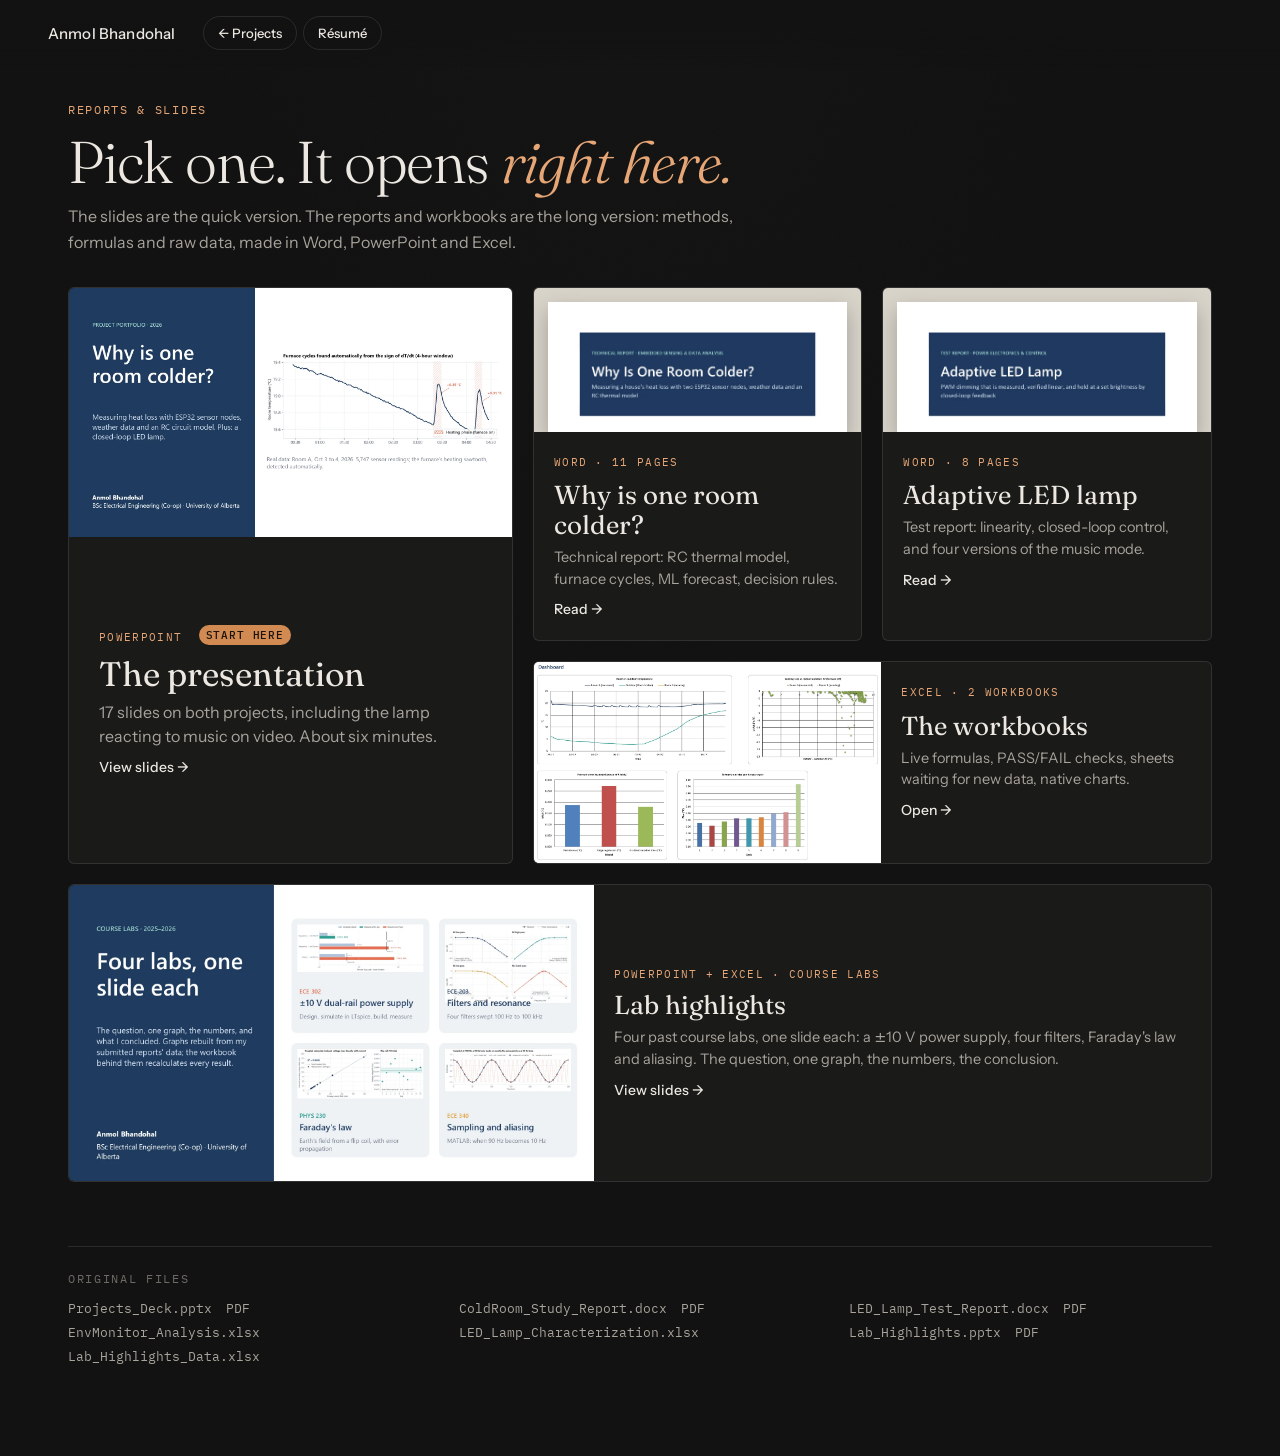
==== commit 31a457ee: "Reports page: Lab highlights deck + data workbook" ====
--- a/docs/index.html
+++ b/docs/index.html
@@ -46,6 +46,10 @@
       <div class="cover sheet"><img src="sheets/Dashboard.webp" alt="Excel dashboard with four charts" width="2358" height="1366" loading="lazy"></div>
       <div class="spine"><span class="fmt mono">Excel · 2 workbooks</span><h2>The workbooks</h2><p>Live formulas, PASS/FAIL checks, sheets waiting for new data, native charts.</p><span class="go">Open →</span></div>
     </a>
+    <a class="book book-labs" href="#labs">
+      <div class="cover"><img src="labs/s01.webp" alt="Lab highlights title slide" width="1600" height="900" loading="lazy"></div>
+      <div class="spine"><span class="fmt mono">PowerPoint + Excel · course labs</span><h2>Lab highlights</h2><p>Four past course labs, one slide each: a ±10 V power supply, four filters, Faraday's law and aliasing. The question, one graph, the numbers, the conclusion.</p><span class="go">View slides →</span></div>
+    </a>
   </div>
 
   <section class="files">
@@ -56,6 +60,8 @@
       <li><a href="files/LED_Lamp_Test_Report.docx" download>LED_Lamp_Test_Report.docx</a><a href="files/LED_Lamp_Test_Report.pdf" target="_blank">PDF</a></li>
       <li><a href="files/EnvMonitor_Analysis.xlsx" download>EnvMonitor_Analysis.xlsx</a></li>
       <li><a href="files/LED_Lamp_Characterization.xlsx" download>LED_Lamp_Characterization.xlsx</a></li>
+      <li><a href="files/Lab_Highlights.pptx" download>Lab_Highlights.pptx</a><a href="files/Lab_Highlights.pdf" target="_blank">PDF</a></li>
+      <li><a href="files/Lab_Highlights_Data.xlsx" download>Lab_Highlights_Data.xlsx</a></li>
     </ul>
   </section>
 </main>
--- a/docs/reader.css
+++ b/docs/reader.css
@@ -91,3 +91,8 @@
   .sl-nav{display:none}
   .v-tools a.opt{display:none}
 }
+
+.shelf .book-labs{grid-column:1/-1;flex-direction:row}
+.shelf .book-labs .cover{flex:0 0 min(46%,560px);aspect-ratio:16/9}
+.shelf .book-labs .spine{flex:1;display:flex;flex-direction:column;justify-content:center}
+@media (max-width:980px){.shelf .book-labs{flex-direction:column}.shelf .book-labs .cover{flex:none;width:100%}}
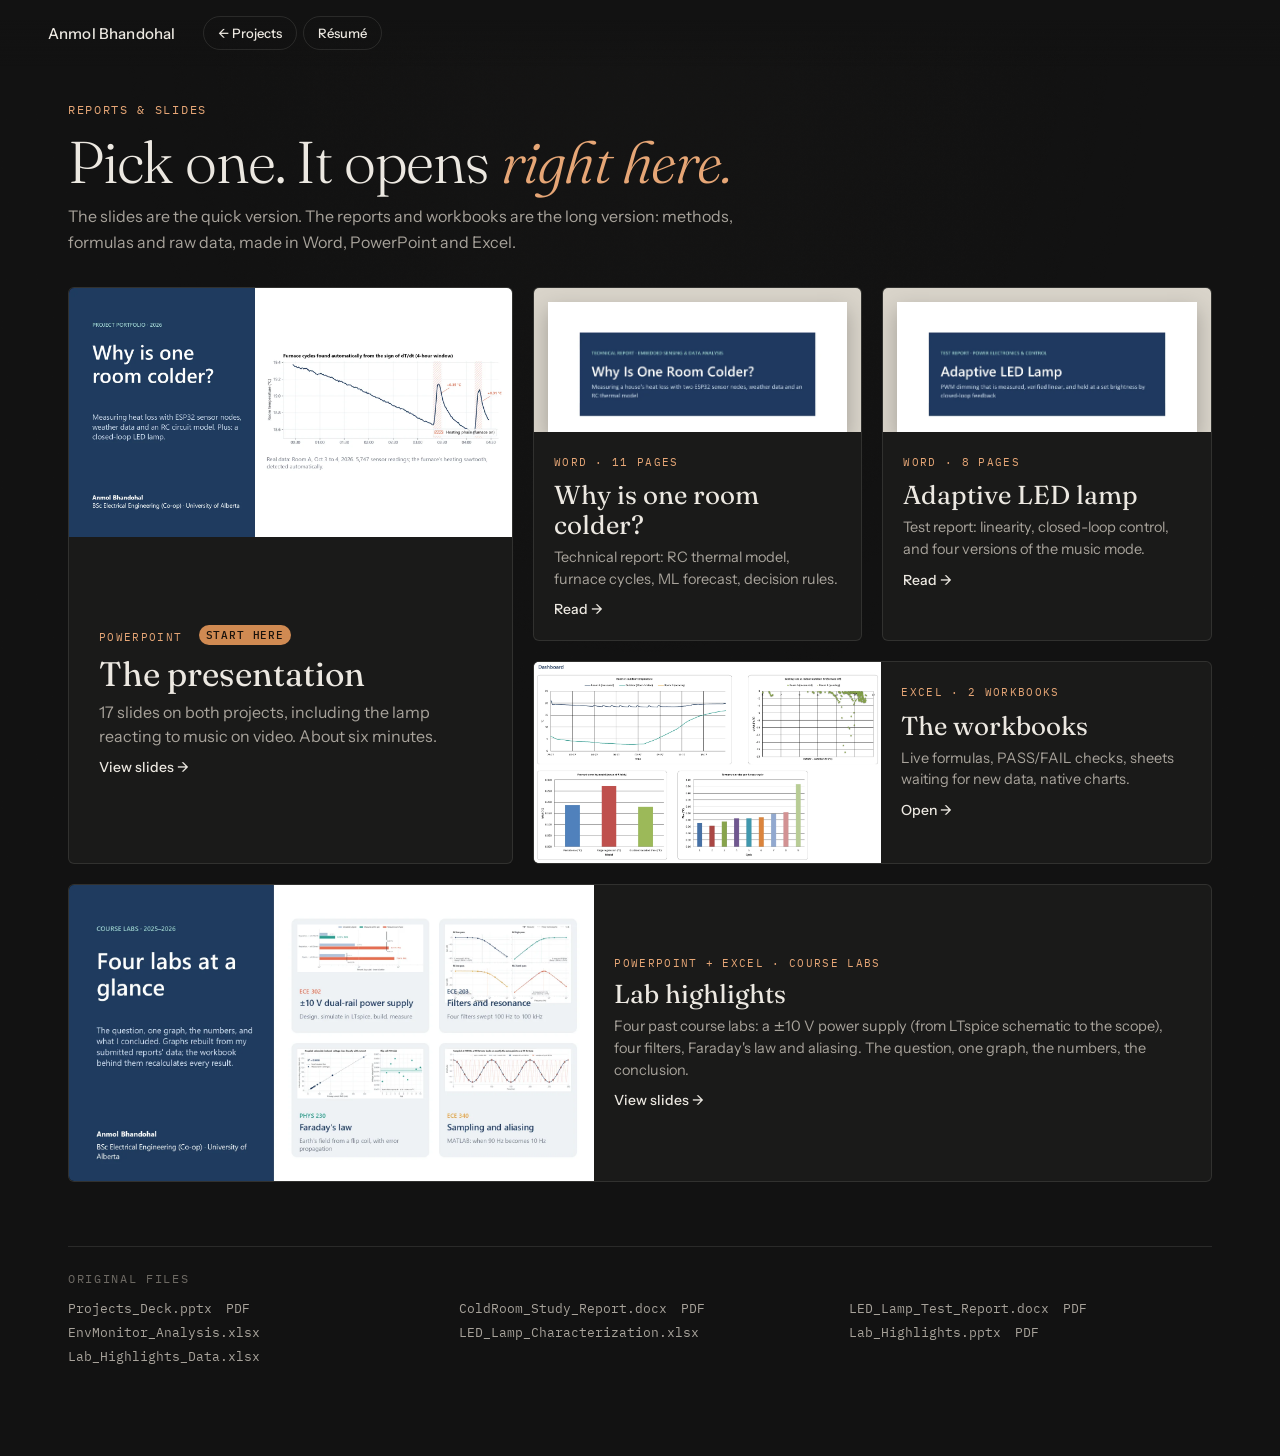
==== commit 2ead6e87: "Lab highlights: 7 slides" ====
--- a/docs/index.html
+++ b/docs/index.html
@@ -2,6 +2,7 @@
 <html lang="en">
 <head>
 <meta charset="utf-8">
+<base href="/docs/">
 <meta name="viewport" content="width=device-width, initial-scale=1, viewport-fit=cover">
 <title>Reports &amp; slides · Anmol Bhandohal</title>
 <meta name="description" content="Slides, technical reports and Excel workbooks for Anmol Bhandohal's projects. Everything opens in the browser.">
@@ -48,7 +49,7 @@
     </a>
     <a class="book book-labs" href="#labs">
       <div class="cover"><img src="labs/s01.webp" alt="Lab highlights title slide" width="1600" height="900" loading="lazy"></div>
-      <div class="spine"><span class="fmt mono">PowerPoint + Excel · course labs</span><h2>Lab highlights</h2><p>Four past course labs, one slide each: a ±10 V power supply, four filters, Faraday's law and aliasing. The question, one graph, the numbers, the conclusion.</p><span class="go">View slides →</span></div>
+      <div class="spine"><span class="fmt mono">PowerPoint + Excel · course labs</span><h2>Lab highlights</h2><p>Four past course labs: a ±10 V power supply (from LTspice schematic to the scope), four filters, Faraday's law and aliasing. The question, one graph, the numbers, the conclusion.</p><span class="go">View slides →</span></div>
     </a>
   </div>
 
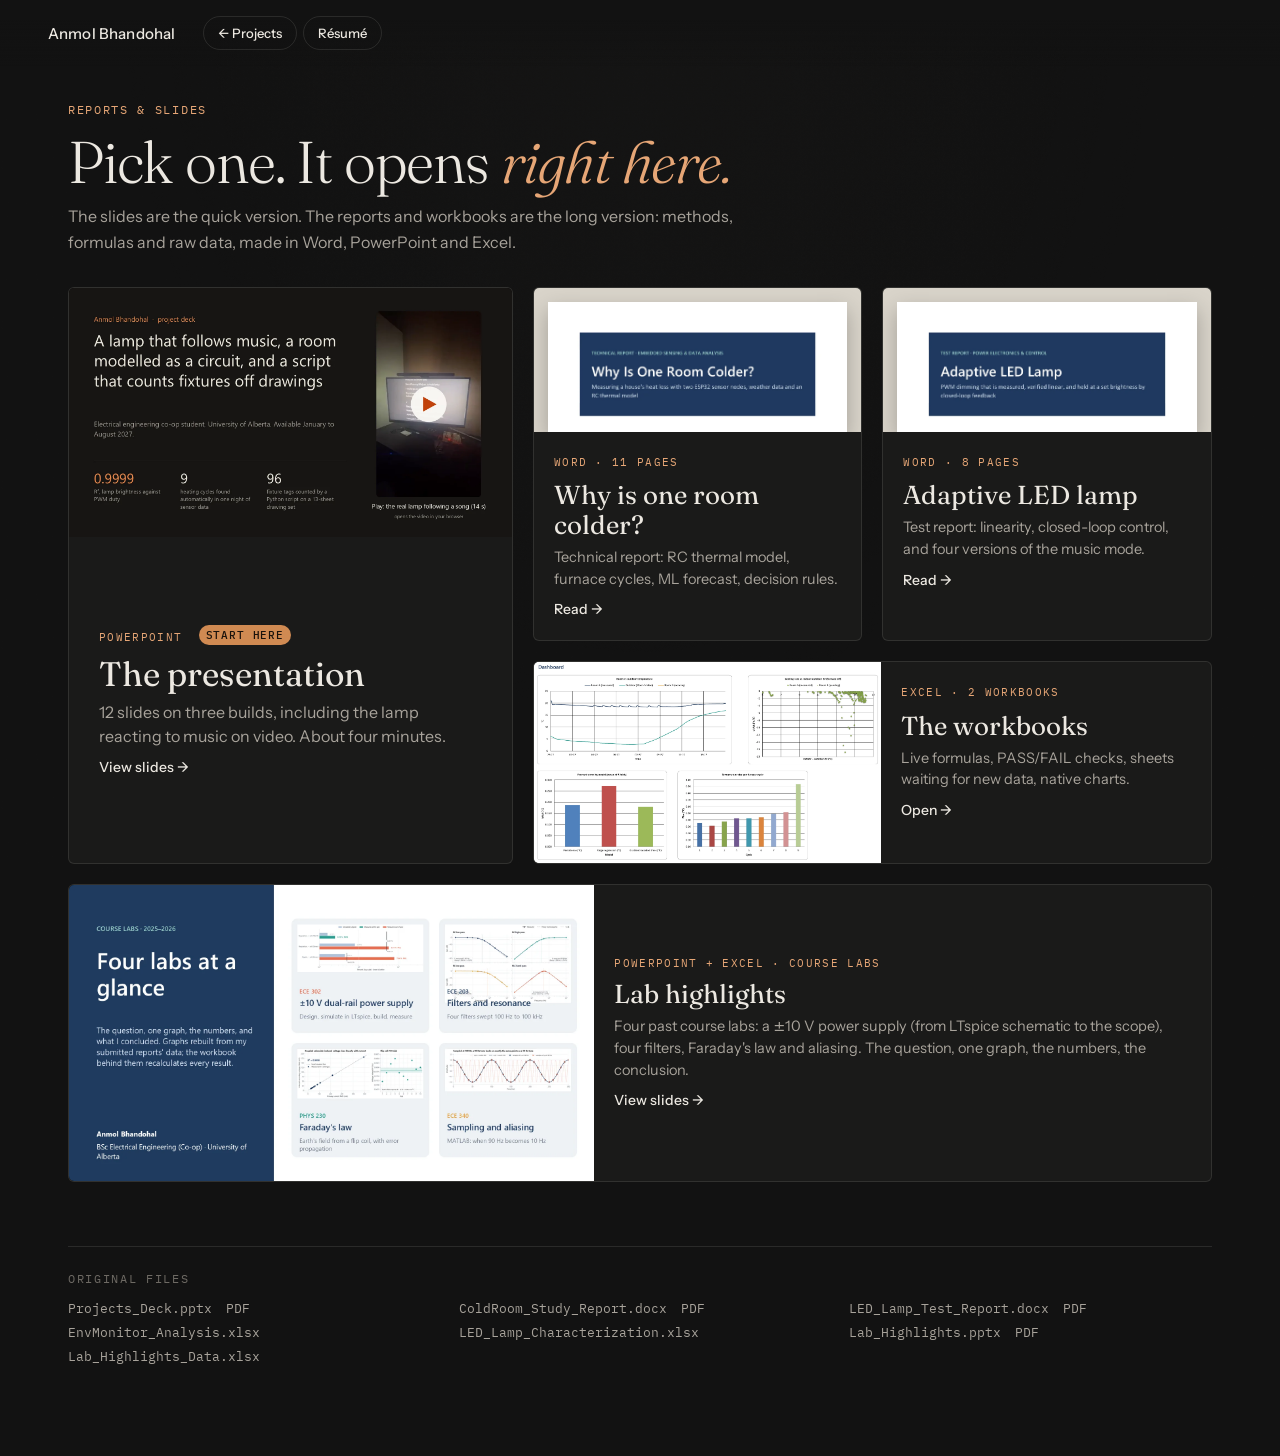
==== commit 8e3f7c61: "Project deck v2: 12 slides, 3 builds (lamp, cold-room monitor, drawing takeoff automation), clickabl" ====
--- a/docs/index.html
+++ b/docs/index.html
@@ -33,7 +33,7 @@
   <div class="shelf">
     <a class="book book-lead" href="#slides">
       <div class="cover"><img src="slides/s01.webp" alt="Title slide of the project deck" width="1600" height="900"></div>
-      <div class="spine"><span class="fmt mono">PowerPoint <span class="start">Start here</span></span><h2>The presentation</h2><p>17 slides on both projects, including the lamp reacting to music on video. About six minutes.</p><span class="go">View slides →</span></div>
+      <div class="spine"><span class="fmt mono">PowerPoint <span class="start">Start here</span></span><h2>The presentation</h2><p>12 slides on three builds, including the lamp reacting to music on video. About four minutes.</p><span class="go">View slides →</span></div>
     </a>
     <a class="book" href="#report-cold">
       <div class="cover page"><img src="report-cold/p01.webp" alt="Cover of the cold-room technical report" width="1275" height="1650" loading="lazy"></div>
@@ -48,7 +48,7 @@
       <div class="spine"><span class="fmt mono">Excel · 2 workbooks</span><h2>The workbooks</h2><p>Live formulas, PASS/FAIL checks, sheets waiting for new data, native charts.</p><span class="go">Open →</span></div>
     </a>
     <a class="book book-labs" href="#labs">
-      <div class="cover"><img src="labs/s01.webp" alt="Lab highlights title slide" width="1600" height="900" loading="lazy"></div>
+      <div class="cover"><img src="labs/s01.webp?v=2" alt="Lab highlights title slide" width="1600" height="900" loading="lazy"></div>
       <div class="spine"><span class="fmt mono">PowerPoint + Excel · course labs</span><h2>Lab highlights</h2><p>Four past course labs: a ±10 V power supply (from LTspice schematic to the scope), four filters, Faraday's law and aliasing. The question, one graph, the numbers, the conclusion.</p><span class="go">View slides →</span></div>
     </a>
   </div>
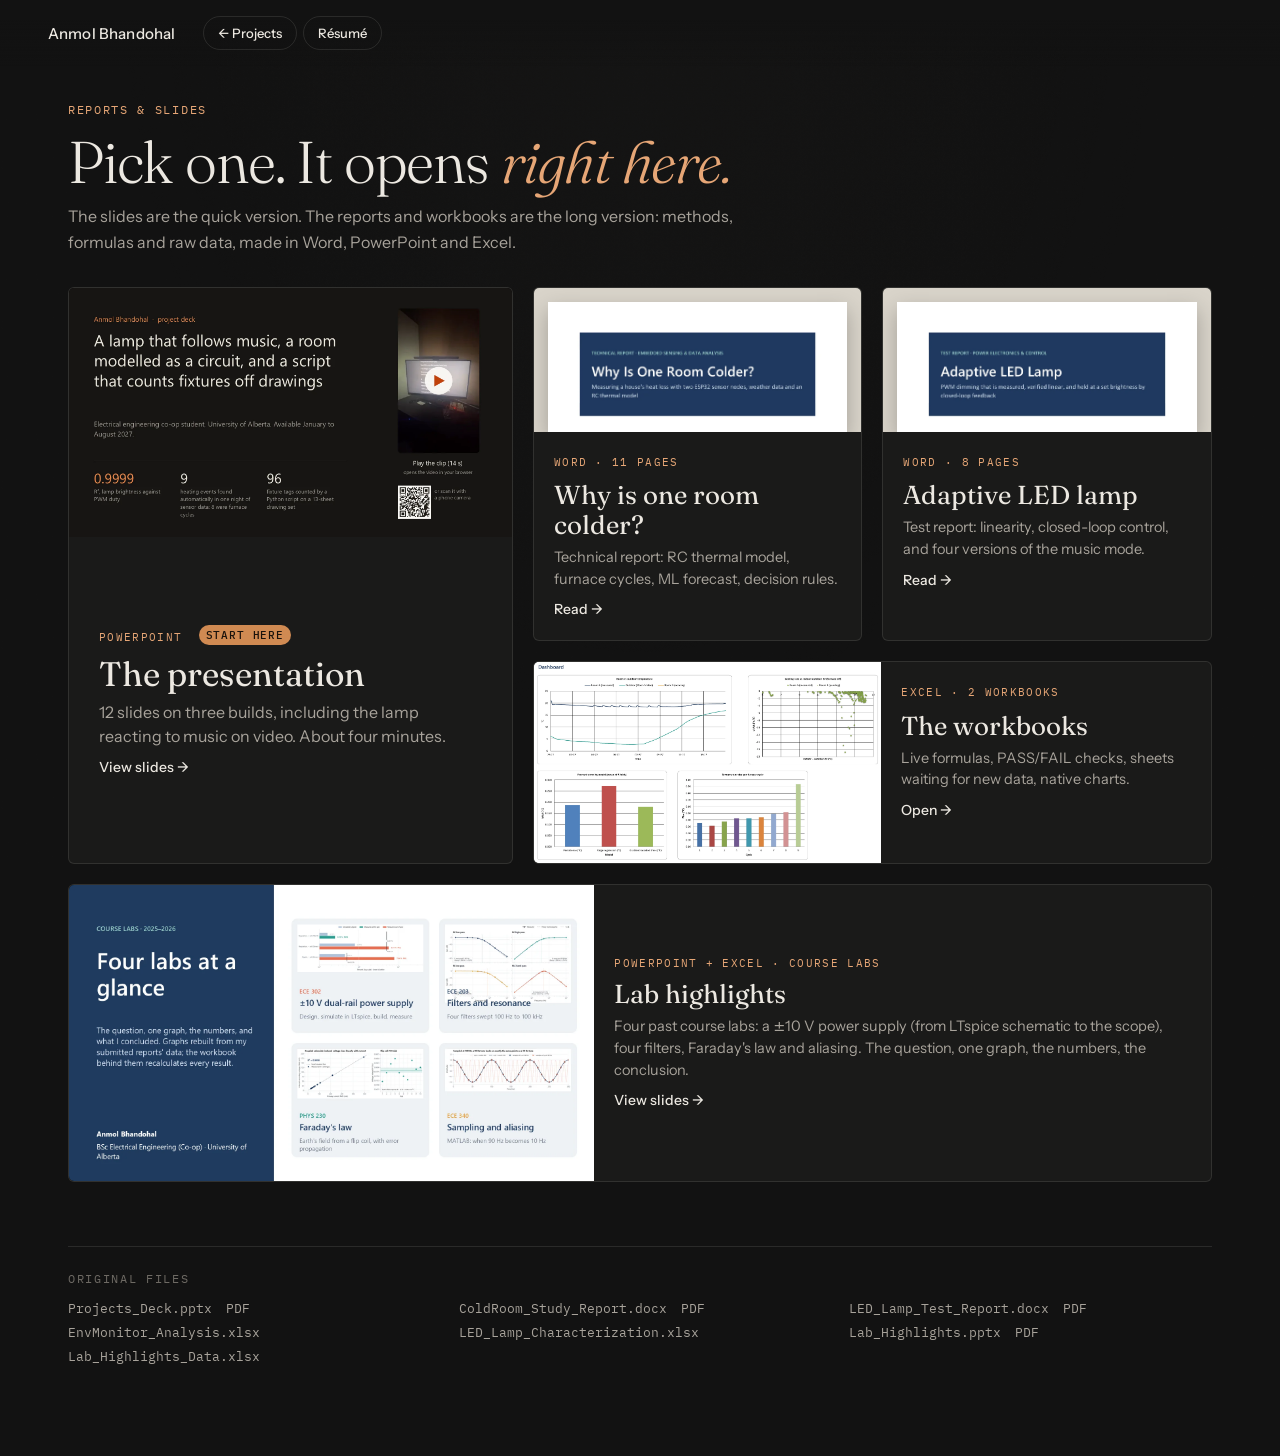
==== commit 4f6b7bb8: "Add /watch: 44 s silent film of the three builds; deck cover gets QR + watch link; slide viewer thum" ====
--- a/docs/index.html
+++ b/docs/index.html
@@ -15,7 +15,7 @@
 <link href="https://fonts.googleapis.com/css2?family=Fraunces:ital,opsz,wght@0,9..144,300;0,9..144,400;0,9..144,500;1,9..144,300&family=Instrument+Sans:wght@400;500;600&family=IBM+Plex+Mono:wght@400;500&display=swap" rel="stylesheet">
 <link rel="stylesheet" href="../css/museum.css">
 <script>(function(){var q=new URLSearchParams(location.search).get('theme'),t=q;try{t=q||localStorage.getItem('ab_theme')}catch(e){}if(['charcoal','linen','warm'].indexOf(t)<0)t='charcoal';document.documentElement.dataset.theme=t})()</script>
-<link rel="stylesheet" href="reader.css">
+<link rel="stylesheet" href="reader.css?v=4">
 </head>
 <body>
 <header class="bar">
@@ -76,6 +76,6 @@
   <div class="v-body" id="v-body"></div>
 </div>
 
-<script src="reader.js"></script>
+<script src="reader.js?v=4"></script>
 </body>
 </html>
--- a/docs/reader.css
+++ b/docs/reader.css
@@ -56,6 +56,9 @@
 .sl-frame{position:relative;width:100%;max-width:calc((100vh - 230px) * 16 / 9);aspect-ratio:16/9;background:#fff;box-shadow:0 30px 80px rgba(0,0,0,.6)}
 .sl-frame img{width:100%;height:100%}
 .sl-frame video{position:absolute;background:#000;object-fit:contain;cursor:pointer}
+.sl-watch{flex:none;display:inline-flex;align-items:center;gap:8px;padding:9px 16px;white-space:nowrap;border-radius:99px;background:var(--copper);color:var(--on-acc);text-decoration:none;font:500 14px var(--sans)}
+.sl-watch:hover{transform:translateY(-1px)}
+.sl-watch svg{width:14px;height:14px}
 .sl-nav{position:absolute;top:50%;transform:translateY(-50%);width:50px;height:50px;border-radius:99px;border:1px solid var(--line);background:var(--chip);color:var(--ink);font:300 30px var(--serif);cursor:pointer}
 .sl-nav:hover{border-color:var(--copper);color:var(--copper-2)}
 .sl-prev{left:12px}.sl-next{right:12px}
@@ -96,3 +99,12 @@
 .shelf .book-labs .cover{flex:0 0 min(46%,560px);aspect-ratio:16/9}
 .shelf .book-labs .spine{flex:1;display:flex;flex-direction:column;justify-content:center}
 @media (max-width:980px){.shelf .book-labs{flex-direction:column}.shelf .book-labs .cover{flex:none;width:100%}}
+
+/* playing a clip in place: invisible hit area over a play thumbnail, and the film overlay */
+.sl-hot{position:absolute;background:transparent;border:0;padding:0;cursor:pointer;border-radius:6px}
+.sl-hot:focus-visible{outline:2px solid var(--copper-2);outline-offset:2px}
+.film{position:fixed;inset:0;z-index:120;display:grid;place-items:center;background:rgba(8,7,6,.92);padding:clamp(12px,4vw,48px)}
+.film-in{position:relative;max-width:min(92vw,1100px);width:100%}
+.film video{width:100%;max-height:82vh;background:#000;border-radius:12px;box-shadow:0 30px 90px rgba(0,0,0,.6)}
+.film-x{position:absolute;top:-44px;right:0;background:transparent;border:1px solid var(--line);color:var(--ink);border-radius:99px;padding:8px 16px;font:500 14px var(--sans);cursor:pointer}
+.film-x:hover{border-color:var(--copper);color:var(--copper-2)}
